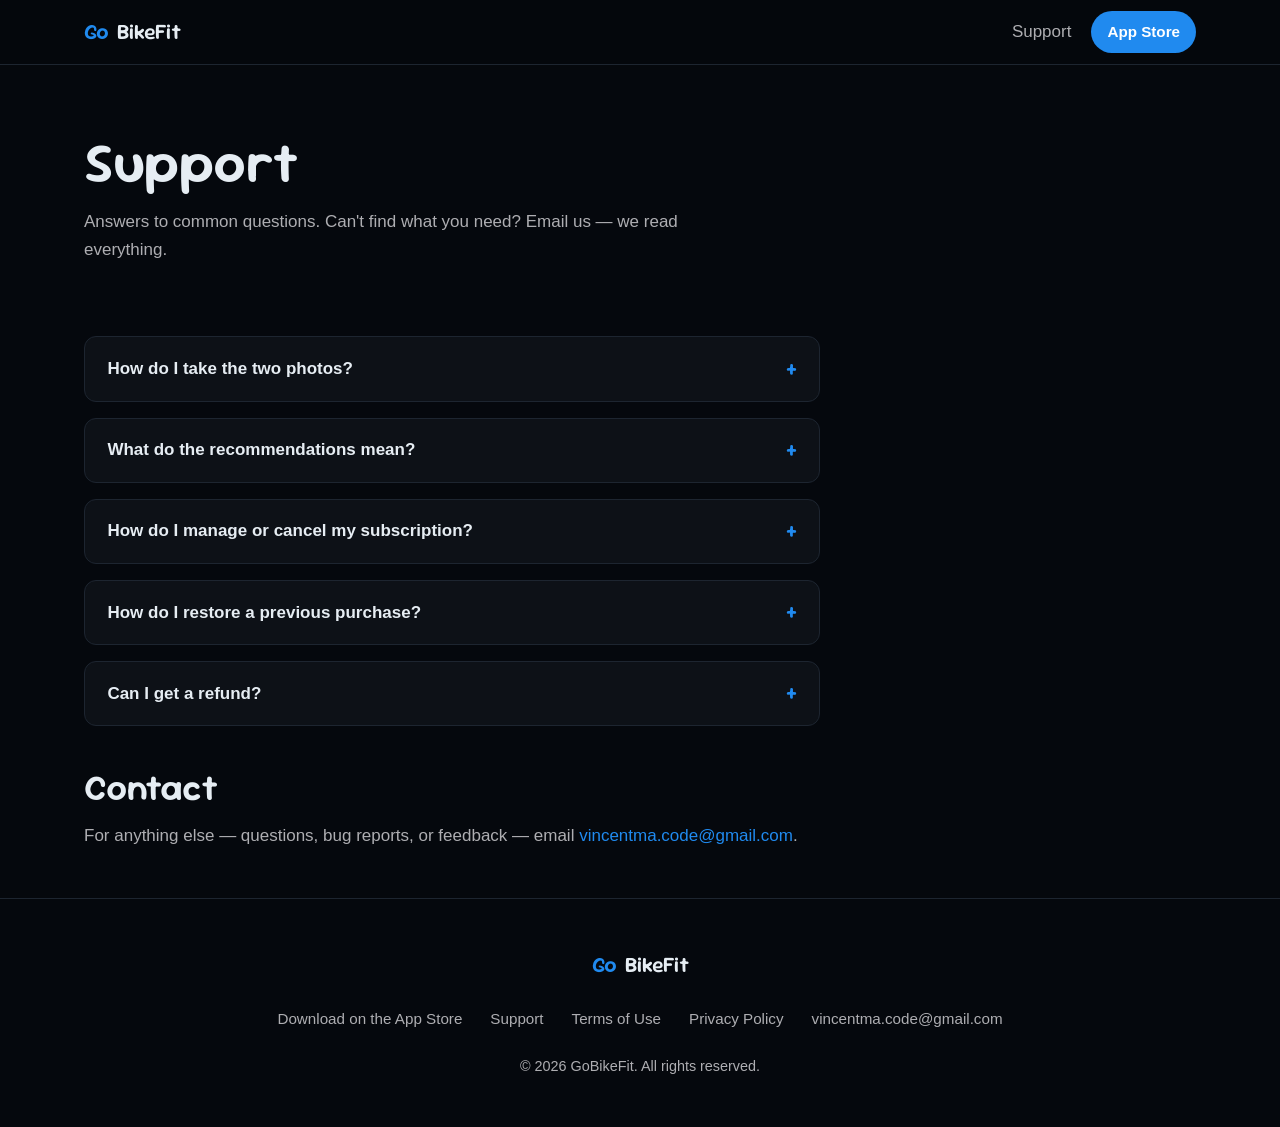
==== support/index.html @ 392b134a "first commit" ====
<!DOCTYPE html>
<html lang="en">
<head>
  <meta charset="UTF-8">
  <meta name="viewport" content="width=device-width, initial-scale=1">
  <title>Support — GoBikeFit</title>
  <meta name="description" content="GoBikeFit support: how to take your fit photos, what the recommendations mean, and how to manage your subscription.">
  <link rel="canonical" href="https://gobikefit.com/support">
  <meta property="og:type" content="website">
  <meta property="og:site_name" content="GoBikeFit">
  <meta property="og:title" content="Support — GoBikeFit">
  <meta property="og:description" content="How to take your fit photos, what the recommendations mean, and how to manage your subscription.">
  <meta property="og:url" content="https://gobikefit.com/support">
  <meta name="theme-color" content="#05080D">
  <link rel="icon" href="/favicon.svg" type="image/svg+xml">
  <link rel="preconnect" href="https://fonts.googleapis.com">
  <link rel="preconnect" href="https://fonts.gstatic.com" crossorigin>
  <link href="https://fonts.googleapis.com/css2?family=Sour+Gummy:wght@400;600&display=swap" rel="stylesheet">
  <link rel="stylesheet" href="/styles.css">
</head>
<body>

  <header class="site-header">
    <div class="container">
      <a class="logo" href="/"><span class="logo-go">Go</span>BikeFit</a>
      <nav class="header-nav" aria-label="Main">
        <a class="nav-link" href="/support">Support</a>
        <a class="btn-store-small" href="https://apps.apple.com/app/id0000000000">App&nbsp;Store</a>
      </nav>
    </div>
  </header>

  <main class="container">

    <section class="page-hero">
      <h1>Support</h1>
      <p>Answers to common questions. Can't find what you need? Email us — we read everything.</p>
    </section>

    <section aria-label="Frequently asked questions">
      <div class="faq-list">

        <details class="faq-item">
          <summary>How do I take the two photos?</summary>
          <div class="faq-answer">
            <p>Set your bike on a trainer or have someone hold it steady, then have a friend photograph you from a true side view — camera at hip height, square to the bike, with your whole body and bike in frame.</p>
            <p>Take one photo with the pedal at the bottom of the stroke (6&nbsp;o'clock) and one with the crank arm level and forward (3&nbsp;o'clock). Ride in your normal position with hands where you usually keep them.</p>
          </div>
        </details>

        <details class="faq-item">
          <summary>What do the recommendations mean?</summary>
          <div class="faq-answer">
            <p>GoBikeFit compares your measured joint angles against ranges used in professional bike fitting. Each recommendation tells you which part to adjust (saddle, reach, or cleats), which direction, and roughly how much — in plain English, no jargon.</p>
            <p>Make one change at a time, then re-take your photos to confirm the new position before adjusting anything else.</p>
          </div>
        </details>

        <details class="faq-item">
          <summary>How do I manage or cancel my subscription?</summary>
          <div class="faq-answer">
            <p>Subscriptions are managed by Apple. On your iPhone, open <strong>Settings&nbsp;→ your name&nbsp;→ Subscriptions</strong>, select GoBikeFit, and change or cancel your plan there. Canceling during the free trial means you won't be charged.</p>
          </div>
        </details>

        <details class="faq-item">
          <summary>How do I restore a previous purchase?</summary>
          <div class="faq-answer">
            <p>If you've reinstalled the app or switched to a new iPhone, open GoBikeFit and tap <strong>Restore Purchases</strong> on the paywall screen. Make sure you're signed in with the same Apple ID you used for the original purchase.</p>
          </div>
        </details>

        <details class="faq-item">
          <summary>Can I get a refund?</summary>
          <div class="faq-answer">
            <p>Refunds for App Store purchases are handled by Apple, not by us. You can request one at <a href="https://reportaproblem.apple.com">reportaproblem.apple.com</a> by signing in with your Apple ID and selecting the purchase.</p>
          </div>
        </details>

      </div>
    </section>

    <section class="contact-block" id="contact">
      <h2>Contact</h2>
      <p class="muted">For anything else — questions, bug reports, or feedback — email <a href="mailto:vincentma.code@gmail.com">vincentma.code@gmail.com</a>.</p>
    </section>

  </main>

  <footer class="site-footer">
    <div class="container footer-inner">
      <a class="logo" href="/"><span class="logo-go">Go</span>BikeFit</a>
      <nav class="footer-links" aria-label="Footer">
        <a href="https://apps.apple.com/app/id0000000000">Download on the App Store</a>
        <a href="/support">Support</a>
        <a href="/legal/terms">Terms of Use</a>
        <a href="/legal/privacy">Privacy Policy</a>
        <a href="mailto:vincentma.code@gmail.com">vincentma.code@gmail.com</a>
      </nav>
      <p class="footer-copy">© 2026 GoBikeFit. All rights reserved.</p>
    </div>
  </footer>

</body>
</html>
---- styles.css ----
/* ==========================================================================
   GoBikeFit — shared styles
   ========================================================================== */

:root {
  --bg: #05080d;
  --surface: #0d1117;
  --border: #1d2530;
  --text: #e6edf3;
  --text-secondary: #aeaeb2;
  --accent: #208aef;
  --accent-soft: rgba(32, 138, 239, 0.12);
  --accent-2: #f55b15;
  --accent-2-soft: rgba(245, 91, 21, 0.12);
  --radius: 14px;
  --radius-sm: 12px;
  --font-display: "Sour Gummy", system-ui, sans-serif;
  --font-body: -apple-system, BlinkMacSystemFont, "Segoe UI", Roboto,
    "Helvetica Neue", Arial, sans-serif;
}

*,
*::before,
*::after {
  box-sizing: border-box;
}

html {
  scroll-behavior: smooth;
}

body {
  margin: 0;
  background: var(--bg);
  color: var(--text);
  font-family: var(--font-body);
  font-size: 1.0625rem;
  line-height: 1.65;
  -webkit-font-smoothing: antialiased;
  text-rendering: optimizeLegibility;
}

h1,
h2,
h3 {
  font-family: var(--font-display);
  font-weight: 600;
  line-height: 1.2;
  margin: 0 0 0.75rem;
  letter-spacing: 0.01em;
}

h1 {
  font-size: clamp(2.25rem, 6vw, 3.5rem);
}

h2 {
  font-size: clamp(1.6rem, 4vw, 2.25rem);
}

h3 {
  font-size: 1.2rem;
}

p {
  margin: 0 0 1rem;
}

a {
  color: var(--accent);
  text-decoration: none;
}

a:hover {
  text-decoration: underline;
}

img,
svg {
  max-width: 100%;
  height: auto;
}

.container {
  width: 100%;
  max-width: 72rem;
  margin: 0 auto;
  padding: 0 1.25rem;
}

.muted {
  color: var(--text-secondary);
}

/* --------------------------------------------------------------------------
   Header
   -------------------------------------------------------------------------- */

.site-header {
  position: sticky;
  top: 0;
  z-index: 10;
  background: rgba(5, 8, 13, 0.85);
  backdrop-filter: blur(12px);
  -webkit-backdrop-filter: blur(12px);
  border-bottom: 1px solid var(--border);
}

.site-header .container {
  display: flex;
  align-items: center;
  justify-content: space-between;
  gap: 1rem;
  height: 4rem;
}

.logo {
  font-family: var(--font-display);
  font-size: 1.35rem;
  font-weight: 600;
  color: var(--text);
  display: inline-flex;
  align-items: center;
  gap: 0.5rem;
}

.logo:hover {
  text-decoration: none;
}

.logo .logo-go {
  color: var(--accent);
}

.header-nav {
  display: flex;
  align-items: center;
  gap: 1.25rem;
}

.header-nav .nav-link {
  color: var(--text-secondary);
  font-weight: 500;
}

.header-nav .nav-link:hover {
  color: var(--text);
  text-decoration: none;
}

.btn-store-small {
  display: inline-flex;
  align-items: center;
  gap: 0.45rem;
  background: var(--accent);
  color: #fff;
  font-weight: 600;
  font-size: 0.95rem;
  padding: 0.5rem 1rem;
  border-radius: 999px;
  white-space: nowrap;
}

.btn-store-small:hover {
  text-decoration: none;
  background: #3b9af1;
}

/* --------------------------------------------------------------------------
   App Store badge (custom, replace with official artwork if desired)
   -------------------------------------------------------------------------- */

.appstore-badge {
  display: inline-flex;
  align-items: center;
  gap: 0.7rem;
  background: #000;
  border: 1px solid #3a3a3c;
  border-radius: var(--radius-sm);
  padding: 0.65rem 1.25rem;
  color: #fff;
  line-height: 1.15;
}

.appstore-badge:hover {
  text-decoration: none;
  border-color: #6e6e73;
}

.appstore-badge svg {
  width: 1.75rem;
  height: 1.75rem;
  flex-shrink: 0;
}

.appstore-badge .badge-text {
  display: flex;
  flex-direction: column;
  text-align: left;
}

.appstore-badge .badge-top {
  font-size: 0.7rem;
  color: #d5d5d7;
}

.appstore-badge .badge-bottom {
  font-size: 1.15rem;
  font-weight: 600;
  letter-spacing: 0.01em;
}

/* --------------------------------------------------------------------------
   Hero
   -------------------------------------------------------------------------- */

.hero {
  padding: 5rem 0 4.5rem;
  text-align: center;
}

.hero .app-name {
  display: inline-block;
  font-family: var(--font-display);
  color: var(--accent);
  font-size: 1.1rem;
  font-weight: 600;
  letter-spacing: 0.04em;
  margin-bottom: 1rem;
}

.hero h1 {
  max-width: 44rem;
  margin-left: auto;
  margin-right: auto;
}

.hero .subhead {
  max-width: 38rem;
  margin: 1.25rem auto 2.25rem;
  color: var(--text-secondary);
  font-size: 1.15rem;
}

/* --------------------------------------------------------------------------
   Sections
   -------------------------------------------------------------------------- */

.section {
  padding: 4.5rem 0;
}

.section-header {
  text-align: center;
  max-width: 40rem;
  margin: 0 auto 3rem;
}

.section-header p {
  color: var(--text-secondary);
}

/* --------------------------------------------------------------------------
   Cards & grids
   -------------------------------------------------------------------------- */

.card {
  background: var(--surface);
  border: 1px solid var(--border);
  border-radius: var(--radius);
  padding: 1.75rem;
}

.steps-grid,
.features-grid,
.pricing-grid {
  display: grid;
  gap: 1.25rem;
}

.steps-grid {
  grid-template-columns: 1fr;
}

.features-grid {
  grid-template-columns: 1fr;
}

.pricing-grid {
  grid-template-columns: 1fr;
  align-items: stretch;
}

@media (min-width: 640px) {
  .features-grid {
    grid-template-columns: repeat(2, 1fr);
  }
}

@media (min-width: 860px) {
  .steps-grid {
    grid-template-columns: repeat(3, 1fr);
  }

  .features-grid {
    grid-template-columns: repeat(4, 1fr);
  }

  .pricing-grid {
    grid-template-columns: repeat(3, 1fr);
  }
}

.step-number {
  font-family: var(--font-display);
  font-size: 0.95rem;
  font-weight: 600;
  color: var(--accent-2);
  margin-bottom: 0.75rem;
}

.icon-circle {
  display: inline-flex;
  align-items: center;
  justify-content: center;
  width: 3rem;
  height: 3rem;
  border-radius: 999px;
  background: var(--accent-soft);
  color: var(--accent);
  margin-bottom: 1.1rem;
}

.icon-circle.orange {
  background: var(--accent-2-soft);
  color: var(--accent-2);
}

.icon-circle svg {
  width: 1.5rem;
  height: 1.5rem;
}

.card h3 {
  margin-bottom: 0.5rem;
}

.card p:last-child {
  margin-bottom: 0;
}

.card .card-body {
  color: var(--text-secondary);
  font-size: 0.98rem;
}

/* --------------------------------------------------------------------------
   Privacy callout
   -------------------------------------------------------------------------- */

.privacy-callout {
  background: var(--surface);
  border: 1px solid var(--border);
  border-radius: var(--radius);
  padding: 3rem 1.75rem;
  text-align: center;
  max-width: 46rem;
  margin: 0 auto;
}

.privacy-callout .icon-circle {
  width: 3.5rem;
  height: 3.5rem;
}

.privacy-callout p {
  color: var(--text-secondary);
  max-width: 34rem;
  margin: 0 auto;
  font-size: 1.1rem;
}

/* --------------------------------------------------------------------------
   Pricing
   -------------------------------------------------------------------------- */

.pricing-card {
  display: flex;
  flex-direction: column;
  position: relative;
  text-align: center;
  padding: 2.25rem 1.75rem;
}

.pricing-card.featured {
  border-color: var(--accent);
}

.pricing-badge {
  position: absolute;
  top: -0.8rem;
  left: 50%;
  transform: translateX(-50%);
  background: var(--accent);
  color: #fff;
  font-family: var(--font-display);
  font-size: 0.8rem;
  font-weight: 600;
  padding: 0.25rem 0.9rem;
  border-radius: 999px;
  white-space: nowrap;
}

.pricing-card .plan-name {
  font-family: var(--font-display);
  font-size: 1.4rem;
  margin-bottom: 0.5rem;
}

.pricing-card .plan-desc {
  color: var(--text-secondary);
  font-size: 0.98rem;
  flex-grow: 1;
}

.pricing-card .plan-cta {
  display: inline-block;
  margin-top: 1.5rem;
  background: var(--accent);
  color: #fff;
  font-weight: 600;
  padding: 0.7rem 1.5rem;
  border-radius: 999px;
}

.pricing-card .plan-cta.secondary {
  background: transparent;
  border: 1px solid var(--border);
  color: var(--text);
}

.pricing-card .plan-cta:hover {
  text-decoration: none;
  background: #3b9af1;
}

.pricing-card .plan-cta.secondary:hover {
  background: var(--surface);
  border-color: var(--accent);
}

.pricing-note {
  text-align: center;
  color: var(--text-secondary);
  font-size: 0.95rem;
  margin-top: 2rem;
}

/* --------------------------------------------------------------------------
   Footer
   -------------------------------------------------------------------------- */

.site-footer {
  border-top: 1px solid var(--border);
  padding: 3rem 0;
  margin-top: 3rem;
}

.footer-inner {
  display: flex;
  flex-direction: column;
  gap: 1.5rem;
  align-items: center;
  text-align: center;
}

.footer-links {
  display: flex;
  flex-wrap: wrap;
  justify-content: center;
  gap: 0.75rem 1.75rem;
}

.footer-links a {
  color: var(--text-secondary);
  font-size: 0.95rem;
}

.footer-links a:hover {
  color: var(--text);
}

.footer-copy {
  color: var(--text-secondary);
  font-size: 0.9rem;
  margin: 0;
}

/* --------------------------------------------------------------------------
   Page hero (subpages)
   -------------------------------------------------------------------------- */

.page-hero {
  padding: 4rem 0 1rem;
}

.page-hero p {
  color: var(--text-secondary);
  max-width: 38rem;
}

/* --------------------------------------------------------------------------
   FAQ (native <details>)
   -------------------------------------------------------------------------- */

.faq-list {
  max-width: 46rem;
  display: grid;
  gap: 1rem;
  margin: 2.5rem 0;
}

.faq-item {
  background: var(--surface);
  border: 1px solid var(--border);
  border-radius: var(--radius-sm);
  padding: 0;
  overflow: hidden;
}

.faq-item summary {
  cursor: pointer;
  padding: 1.1rem 1.4rem;
  font-weight: 600;
  list-style: none;
  display: flex;
  align-items: center;
  justify-content: space-between;
  gap: 1rem;
}

.faq-item summary::-webkit-details-marker {
  display: none;
}

.faq-item summary::after {
  content: "+";
  font-family: var(--font-display);
  color: var(--accent);
  font-size: 1.3rem;
  line-height: 1;
  flex-shrink: 0;
  transition: transform 0.2s ease;
}

.faq-item[open] summary::after {
  transform: rotate(45deg);
}

.faq-item .faq-answer {
  padding: 0 1.4rem 1.25rem;
  color: var(--text-secondary);
}

.faq-item .faq-answer p:last-child {
  margin-bottom: 0;
}

/* --------------------------------------------------------------------------
   Contact block
   -------------------------------------------------------------------------- */

.contact-block {
  max-width: 46rem;
  margin-bottom: 2rem;
}

/* --------------------------------------------------------------------------
   Legal / prose pages
   -------------------------------------------------------------------------- */

.prose {
  max-width: 42rem;
  padding: 1rem 0 3rem;
}

.prose h2 {
  font-size: 1.35rem;
  margin-top: 2.5rem;
}

.prose p,
.prose ul {
  color: var(--text-secondary);
}

.prose ul {
  margin: 0 0 1rem;
  padding-left: 1.4rem;
}

.prose li {
  margin-bottom: 0.35rem;
  overflow-wrap: break-word;
}

.prose .legal-updated {
  font-size: 0.9rem;
  margin-bottom: 2rem;
}
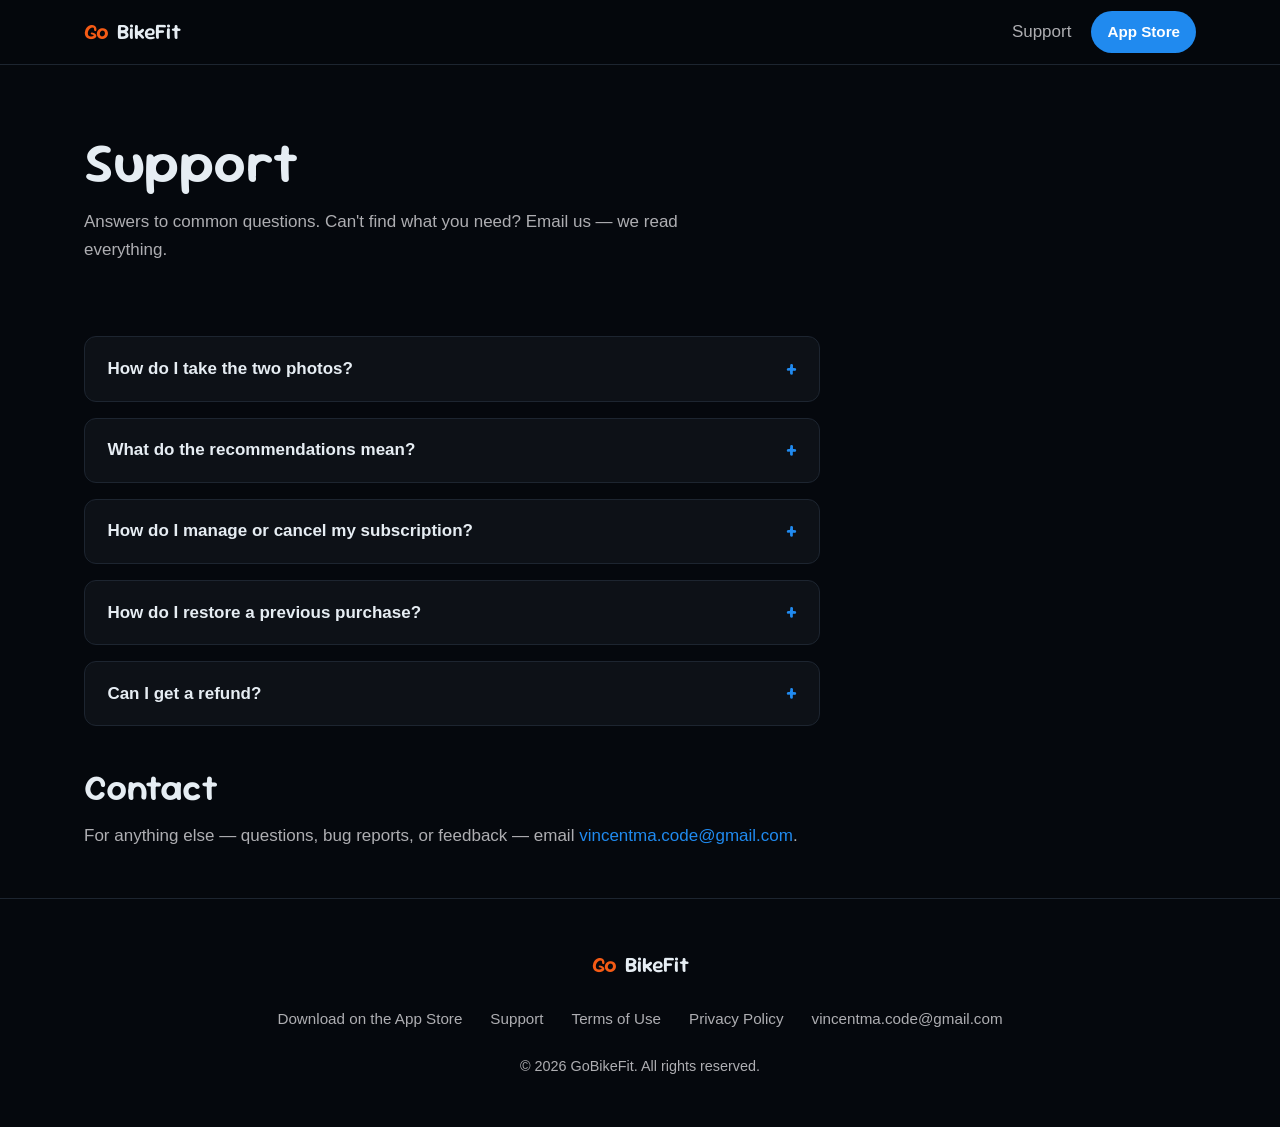
==== commit 7f39c847: "Replace placeholder favicon with brand icon set Wires up the RealFaviconGenerator output across all " ====
--- a/support/index.html
+++ b/support/index.html
@@ -1,23 +1,30 @@
 <!DOCTYPE html>
 <html lang="en">
+
 <head>
   <meta charset="UTF-8">
   <meta name="viewport" content="width=device-width, initial-scale=1">
   <title>Support — GoBikeFit</title>
-  <meta name="description" content="GoBikeFit support: how to take your fit photos, what the recommendations mean, and how to manage your subscription.">
+  <meta name="description"
+    content="GoBikeFit support: how to take your fit photos, what the recommendations mean, and how to manage your subscription.">
   <link rel="canonical" href="https://gobikefit.com/support">
   <meta property="og:type" content="website">
   <meta property="og:site_name" content="GoBikeFit">
   <meta property="og:title" content="Support — GoBikeFit">
-  <meta property="og:description" content="How to take your fit photos, what the recommendations mean, and how to manage your subscription.">
+  <meta property="og:description"
+    content="How to take your fit photos, what the recommendations mean, and how to manage your subscription.">
   <meta property="og:url" content="https://gobikefit.com/support">
   <meta name="theme-color" content="#05080D">
-  <link rel="icon" href="/favicon.svg" type="image/svg+xml">
+  <link rel="icon" href="/favicon.ico" sizes="16x16 32x32 48x48">
+  <link rel="icon" type="image/png" href="/favicon-96x96.png" sizes="96x96">
+  <link rel="apple-touch-icon" sizes="180x180" href="/apple-touch-icon.png">
+  <link rel="manifest" href="/site.webmanifest">
   <link rel="preconnect" href="https://fonts.googleapis.com">
   <link rel="preconnect" href="https://fonts.gstatic.com" crossorigin>
   <link href="https://fonts.googleapis.com/css2?family=Sour+Gummy:wght@400;600&display=swap" rel="stylesheet">
   <link rel="stylesheet" href="/styles.css">
 </head>
+
 <body>
 
   <header class="site-header">
@@ -43,37 +50,49 @@
         <details class="faq-item">
           <summary>How do I take the two photos?</summary>
           <div class="faq-answer">
-            <p>Set your bike on a trainer or have someone hold it steady, then have a friend photograph you from a true side view — camera at hip height, square to the bike, with your whole body and bike in frame.</p>
-            <p>Take one photo with the pedal at the bottom of the stroke (6&nbsp;o'clock) and one with the crank arm level and forward (3&nbsp;o'clock). Ride in your normal position with hands where you usually keep them.</p>
+            <p>Set your bike on a trainer or have someone hold it steady, then have a friend photograph you from a true
+              side view — camera at hip height, square to the bike, with your whole body and bike in frame.</p>
+            <p>Take one photo with the pedal at the bottom of the stroke (6&nbsp;o'clock) and one with the crank arm
+              level and forward (3&nbsp;o'clock). Ride in your normal position with hands where you usually keep them.
+            </p>
           </div>
         </details>
 
         <details class="faq-item">
           <summary>What do the recommendations mean?</summary>
           <div class="faq-answer">
-            <p>GoBikeFit compares your measured joint angles against ranges used in professional bike fitting. Each recommendation tells you which part to adjust (saddle, reach, or cleats), which direction, and roughly how much — in plain English, no jargon.</p>
-            <p>Make one change at a time, then re-take your photos to confirm the new position before adjusting anything else.</p>
+            <p>GoBikeFit compares your measured joint angles against ranges used in professional bike fitting. Each
+              recommendation tells you which part to adjust (saddle, reach, or cleats), which direction, and roughly how
+              much — in plain English, no jargon.</p>
+            <p>Make one change at a time, then re-take your photos to confirm the new position before adjusting anything
+              else.</p>
           </div>
         </details>
 
         <details class="faq-item">
           <summary>How do I manage or cancel my subscription?</summary>
           <div class="faq-answer">
-            <p>Subscriptions are managed by Apple. On your iPhone, open <strong>Settings&nbsp;→ your name&nbsp;→ Subscriptions</strong>, select GoBikeFit, and change or cancel your plan there. Canceling during the free trial means you won't be charged.</p>
+            <p>Subscriptions are managed by Apple. On your iPhone, open <strong>Settings&nbsp;→ your name&nbsp;→
+                Subscriptions</strong>, select GoBikeFit, and change or cancel your plan there. Canceling during the
+              free trial means you won't be charged.</p>
           </div>
         </details>
 
         <details class="faq-item">
           <summary>How do I restore a previous purchase?</summary>
           <div class="faq-answer">
-            <p>If you've reinstalled the app or switched to a new iPhone, open GoBikeFit and tap <strong>Restore Purchases</strong> on the paywall screen. Make sure you're signed in with the same Apple ID you used for the original purchase.</p>
+            <p>If you've reinstalled the app or switched to a new iPhone, open GoBikeFit and tap <strong>Restore
+                Purchases</strong> on the paywall screen. Make sure you're signed in with the same Apple ID you used for
+              the original purchase.</p>
           </div>
         </details>
 
         <details class="faq-item">
           <summary>Can I get a refund?</summary>
           <div class="faq-answer">
-            <p>Refunds for App Store purchases are handled by Apple, not by us. You can request one at <a href="https://reportaproblem.apple.com">reportaproblem.apple.com</a> by signing in with your Apple ID and selecting the purchase.</p>
+            <p>Refunds for App Store purchases are handled by Apple, not by us. You can request one at <a
+                href="https://reportaproblem.apple.com">reportaproblem.apple.com</a> by signing in with your Apple ID
+              and selecting the purchase.</p>
           </div>
         </details>
 
@@ -82,7 +101,8 @@
 
     <section class="contact-block" id="contact">
       <h2>Contact</h2>
-      <p class="muted">For anything else — questions, bug reports, or feedback — email <a href="mailto:vincentma.code@gmail.com">vincentma.code@gmail.com</a>.</p>
+      <p class="muted">For anything else — questions, bug reports, or feedback — email <a
+          href="mailto:vincentma.code@gmail.com">vincentma.code@gmail.com</a>.</p>
     </section>
 
   </main>
@@ -102,4 +122,5 @@
   </footer>
 
 </body>
-</html>
+
+</html>
--- a/styles.css
+++ b/styles.css
@@ -129,7 +129,7 @@
 }
 
 .logo .logo-go {
-  color: var(--accent);
+  color: var(--accent-2);
 }
 
 .header-nav {
@@ -215,14 +215,34 @@
    -------------------------------------------------------------------------- */
 
 .hero {
+  /* Swapped by the min-width: 700px query below — keep the breakpoint in sync
+     with the preload links in index.html. */
+  --hero-img: url("/assets/hero/dusk-riding-zoom-960.webp");
   padding: 5rem 0 4.5rem;
   text-align: center;
+  background: linear-gradient(to bottom, rgba(5, 8, 13, 0.55), #05080d 95%),
+    var(--hero-img) center / cover no-repeat;
+}
+
+@media (min-width: 700px) {
+  .hero {
+    --hero-img: url("/assets/hero/dusk-riding-zoom.webp");
+  }
 }
 
 .hero .app-name {
   display: inline-block;
   font-family: var(--font-display);
-  color: var(--accent);
+  color: var(--accent-2);
+  font-size: 1.1rem;
+  font-weight: 600;
+  letter-spacing: 0.04em;
+  margin-bottom: 1rem;
+}
+.hero .app-name2 {
+  display: inline-block;
+  font-family: var(--font-display);
+  color: var(--text);
   font-size: 1.1rem;
   font-weight: 600;
   letter-spacing: 0.04em;
@@ -393,7 +413,7 @@
 }
 
 .pricing-card.featured {
-  border-color: var(--accent);
+  border-color: limegreen;
 }
 
 .pricing-badge {
@@ -401,7 +421,7 @@
   top: -0.8rem;
   left: 50%;
   transform: translateX(-50%);
-  background: var(--accent);
+  background: limegreen;
   color: #fff;
   font-family: var(--font-display);
   font-size: 0.8rem;
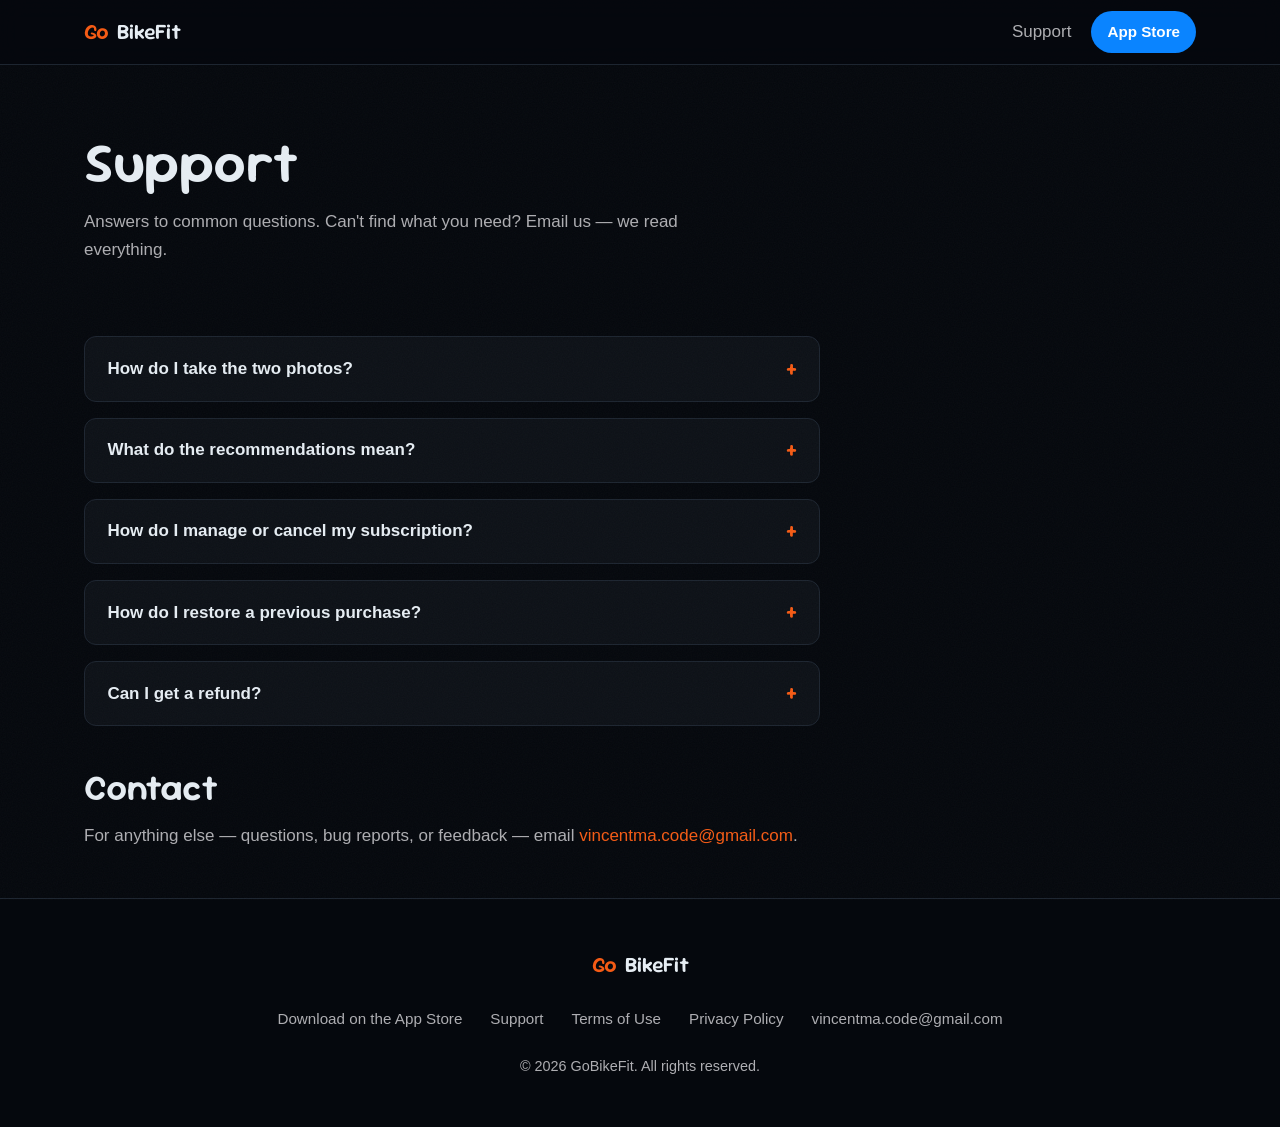
==== commit b7a7d61c: "Add depth layer: grain, card elevation, hairlines, scroll reveal Layers depth.css on top of styles.c" ====
--- a/support/index.html
+++ b/support/index.html
@@ -14,6 +14,12 @@
   <meta property="og:description"
     content="How to take your fit photos, what the recommendations mean, and how to manage your subscription.">
   <meta property="og:url" content="https://gobikefit.com/support">
+  <meta property="og:image" content="https://gobikefit.com/og-image.png">
+  <meta property="og:image:width" content="1200">
+  <meta property="og:image:height" content="630">
+  <meta property="og:image:alt"
+    content="GoBikeFit: AI analysis — a stylized cyclist on a road bike beside the tagline &quot;A professional bike fit from your pocket&quot;">
+  <meta name="twitter:card" content="summary_large_image">
   <meta name="theme-color" content="#05080D">
   <link rel="icon" href="/favicon.ico" sizes="16x16 32x32 48x48">
   <link rel="icon" type="image/png" href="/favicon-96x96.png" sizes="96x96">
@@ -23,6 +29,10 @@
   <link rel="preconnect" href="https://fonts.gstatic.com" crossorigin>
   <link href="https://fonts.googleapis.com/css2?family=Sour+Gummy:wght@400;600&display=swap" rel="stylesheet">
   <link rel="stylesheet" href="/styles.css">
+  <link rel="stylesheet" href="/depth.css">
+  <!-- Not deferred: sets the .js class before first paint so depth.css can
+       hide .reveal elements without risking a blank page if JS fails. -->
+  <script src="/depth.js"></script>
 </head>
 
 <body>
@@ -39,7 +49,7 @@
 
   <main class="container">
 
-    <section class="page-hero">
+    <section class="page-hero reveal">
       <h1>Support</h1>
       <p>Answers to common questions. Can't find what you need? Email us — we read everything.</p>
     </section>
@@ -47,7 +57,7 @@
     <section aria-label="Frequently asked questions">
       <div class="faq-list">
 
-        <details class="faq-item">
+        <details class="faq-item reveal" style="--i:0">
           <summary>How do I take the two photos?</summary>
           <div class="faq-answer">
             <p>Set your bike on a trainer or have someone hold it steady, then have a friend photograph you from a true
@@ -58,7 +68,7 @@
           </div>
         </details>
 
-        <details class="faq-item">
+        <details class="faq-item reveal" style="--i:1">
           <summary>What do the recommendations mean?</summary>
           <div class="faq-answer">
             <p>GoBikeFit compares your measured joint angles against ranges used in professional bike fitting. Each
@@ -69,7 +79,7 @@
           </div>
         </details>
 
-        <details class="faq-item">
+        <details class="faq-item reveal" style="--i:2">
           <summary>How do I manage or cancel my subscription?</summary>
           <div class="faq-answer">
             <p>Subscriptions are managed by Apple. On your iPhone, open <strong>Settings&nbsp;→ your name&nbsp;→
@@ -78,7 +88,7 @@
           </div>
         </details>
 
-        <details class="faq-item">
+        <details class="faq-item reveal" style="--i:3">
           <summary>How do I restore a previous purchase?</summary>
           <div class="faq-answer">
             <p>If you've reinstalled the app or switched to a new iPhone, open GoBikeFit and tap <strong>Restore
@@ -87,7 +97,7 @@
           </div>
         </details>
 
-        <details class="faq-item">
+        <details class="faq-item reveal" style="--i:4">
           <summary>Can I get a refund?</summary>
           <div class="faq-answer">
             <p>Refunds for App Store purchases are handled by Apple, not by us. You can request one at <a
@@ -99,7 +109,7 @@
       </div>
     </section>
 
-    <section class="contact-block" id="contact">
+    <section class="contact-block reveal" id="contact">
       <h2>Contact</h2>
       <p class="muted">For anything else — questions, bug reports, or feedback — email <a
           href="mailto:vincentma.code@gmail.com">vincentma.code@gmail.com</a>.</p>
--- a/styles.css
+++ b/styles.css
@@ -8,10 +8,18 @@
   --border: #1d2530;
   --text: #e6edf3;
   --text-secondary: #aeaeb2;
-  --accent: #208aef;
-  --accent-soft: rgba(32, 138, 239, 0.12);
+  --accent: #f55b15;
+  --accent-soft: rgba(245, 91, 21, 0.12);
   --accent-2: #f55b15;
   --accent-2-soft: rgba(245, 91, 21, 0.12);
+  /* The original blue, kept for the icon circles so the features grid still
+     alternates blue/orange the way it did before the accent flip. */
+  --accent-blue: #208aef;
+  --accent-blue-soft: rgba(32, 138, 239, 0.12);
+  /* Apple's App Store blue — deliberately outside the brand accent scale so the
+     store CTA reads as the App Store, not as a GoBikeFit button. */
+  --appstore: #0a84ff;
+  --appstore-hover: #3b9af1;
   --radius: 14px;
   --radius-sm: 12px;
   --font-display: "Sour Gummy", system-ui, sans-serif;
@@ -99,7 +107,8 @@
 .site-header {
   position: sticky;
   top: 0;
-  z-index: 10;
+  /* Above the 9000 film grain in depth.css — keep the two in sync. */
+  z-index: 9500;
   background: rgba(5, 8, 13, 0.85);
   backdrop-filter: blur(12px);
   -webkit-backdrop-filter: blur(12px);
@@ -152,7 +161,7 @@
   display: inline-flex;
   align-items: center;
   gap: 0.45rem;
-  background: var(--accent);
+  background: var(--appstore);
   color: #fff;
   font-weight: 600;
   font-size: 0.95rem;
@@ -163,7 +172,7 @@
 
 .btn-store-small:hover {
   text-decoration: none;
-  background: #3b9af1;
+  background: var(--appstore-hover);
 }
 
 /* --------------------------------------------------------------------------
@@ -346,8 +355,8 @@
   width: 3rem;
   height: 3rem;
   border-radius: 999px;
-  background: var(--accent-soft);
-  color: var(--accent);
+  background: var(--accent-blue-soft);
+  color: var(--accent-blue);
   margin-bottom: 1.1rem;
 }
 
@@ -461,12 +470,16 @@
 
 .pricing-card .plan-cta:hover {
   text-decoration: none;
-  background: #3b9af1;
-}
-
+  background: #ff7333;
+}
+
+/* Monthly and Lifetime fill with brand orange on hover. Wins over the rule
+   above on specificity, so they land on --accent while the featured Annual
+   button — already --accent at rest — lightens to #ff7333 instead. */
 .pricing-card .plan-cta.secondary:hover {
-  background: var(--surface);
+  background: var(--accent);
   border-color: var(--accent);
+  color: #fff;
 }
 
 .pricing-note {
--- a/depth.css
+++ b/depth.css
@@ -0,0 +1,124 @@
+/* ==========================================================================
+   GoBikeFit — depth layer
+   Grain, elevation, ambient glow, hairlines, scroll reveal.
+   Loads *after* styles.css and overrides .card — keep that order in the head.
+   ========================================================================== */
+
+:root {
+  /* Only the tokens this layer introduces. --bg, --surface and --accent are
+     defined once, in styles.css. */
+  --surface-hover: #101823;
+  --hairline: rgba(255, 255, 255, 0.06);
+  --hairline-strong: rgba(255, 255, 255, 0.11);
+}
+
+/* --------------------------------------------------------------------------
+   1. Film grain
+   Kills gradient banding and stops flat dark reading as unfinished.
+   z-index 9000 sits under .site-header (9500) so the header stays clean.
+   -------------------------------------------------------------------------- */
+
+body::after {
+  content: "";
+  position: fixed;
+  inset: 0;
+  z-index: 9000;
+  pointer-events: none;
+  opacity: 0.035;
+  background-image: url("data:image/svg+xml,%3Csvg xmlns='http://www.w3.org/2000/svg' width='160' height='160'%3E%3Cfilter id='n'%3E%3CfeTurbulence type='fractalNoise' baseFrequency='0.8' numOctaves='3' stitchTiles='stitch'/%3E%3C/filter%3E%3Crect width='160' height='160' filter='url(%23n)'/%3E%3C/svg%3E");
+}
+
+/* --------------------------------------------------------------------------
+   2. Elevation
+   Cards lift off the page base by ~6 points of luminance. Barely visible
+   alone, transformative across a whole section.
+   -------------------------------------------------------------------------- */
+
+.card {
+  background: var(--surface);
+  border: 1px solid var(--hairline);
+  border-radius: var(--radius);
+  transition: background 0.3s ease, border-color 0.3s ease, transform 0.3s ease;
+}
+
+@media (hover: hover) {
+  .card:hover {
+    background: var(--surface-hover);
+    border-color: var(--hairline-strong);
+    transform: translateY(-2px);
+  }
+
+  /* .card:hover and .pricing-card.featured tie on specificity and this file
+     loads later, so without this the featured card loses its border on hover. */
+  .pricing-card.featured:hover {
+    border-color: limegreen;
+  }
+}
+
+/* --------------------------------------------------------------------------
+   3. Ambient brand glow — removed.
+   The radial gradients were bounded by the section box, so each one ended in a
+   hard horizontal edge: a visible seam where the hero's gradient met the first
+   section, and another under the pricing section. The page stays flat --bg
+   dark, which is what the hero photo blends into.
+   -------------------------------------------------------------------------- */
+
+.section {
+  position: relative;
+  /* Retained by request. Nothing currently uses the stacking context it makes
+     — it existed to stop the z-index: -1 glow falling behind the page
+     background, and that glow is gone. */
+  isolation: isolate;
+}
+
+/* --------------------------------------------------------------------------
+   4. Hairline divider that fades at both ends — never a full-width border.
+   Available as a utility; not currently placed in any page.
+   -------------------------------------------------------------------------- */
+
+.rule {
+  height: 1px;
+  border: 0;
+  margin: 0;
+  background: linear-gradient(
+    90deg,
+    transparent,
+    var(--hairline-strong) 50%,
+    transparent
+  );
+}
+
+/* --------------------------------------------------------------------------
+   5. Scroll reveal — 12px rise, staggered via an inline --i index.
+   Gated on .js (set by depth.js before first paint) so a script that fails to
+   load can never leave a page blank, and on prefers-reduced-motion.
+   -------------------------------------------------------------------------- */
+
+@media (prefers-reduced-motion: no-preference) {
+  .js .reveal {
+    opacity: 0;
+  }
+
+  /* An animation rather than a transition, because .card.reveal matches both
+     .card and this rule: a `transition` shorthand here is more specific and
+     would reset .card's own transition, making the hover background and border
+     snap instantly and stretching the 2px lift to 0.6s. `backwards` fill covers
+     the stagger delay, then releases transform so :hover behaves normally. */
+  .js .reveal.is-visible {
+    opacity: 1;
+    animation: reveal-rise 0.6s ease backwards;
+    animation-delay: calc(var(--i, 0) * 60ms);
+  }
+}
+
+@keyframes reveal-rise {
+  from {
+    opacity: 0;
+    transform: translateY(12px);
+  }
+
+  to {
+    opacity: 1;
+    transform: none;
+  }
+}
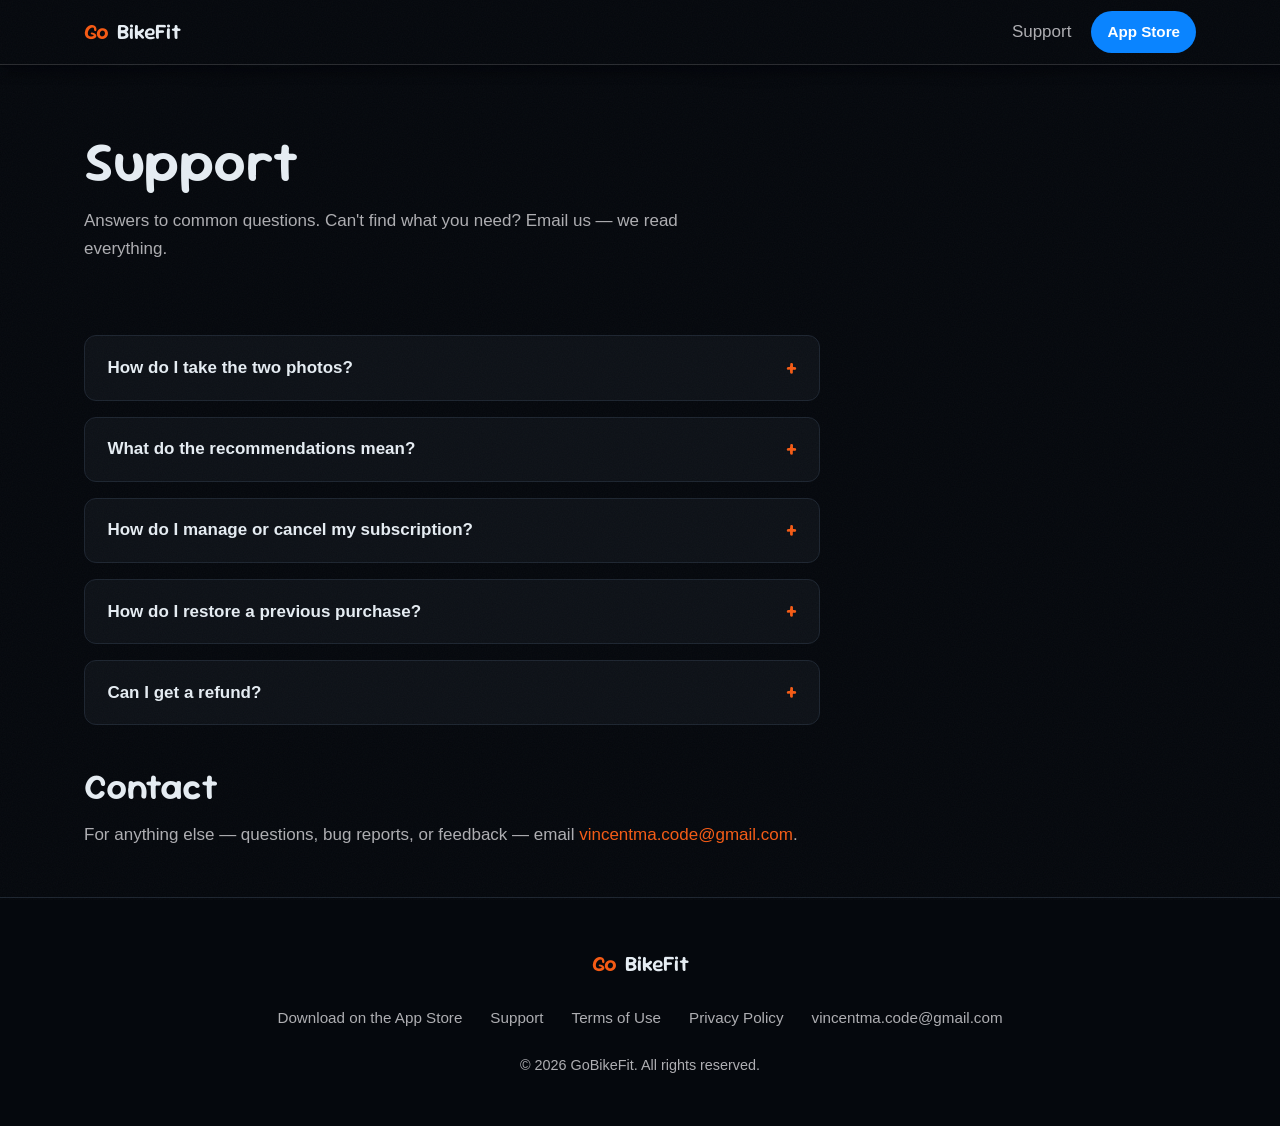
==== commit ca621d5d: "Make the header transparent with a refracting bottom edge Drops the header's 85% fill and border for" ====
--- a/support/index.html
+++ b/support/index.html
@@ -36,6 +36,16 @@
 </head>
 
 <body>
+
+  <!-- Header edge refraction (styles.css). Duplicated on all four pages —
+       a CSS url(#id) resolves only within its own document. Keep in sync. -->
+  <svg class="svg-defs" aria-hidden="true" focusable="false">
+    <filter id="edge-warp" x="-25%" y="-100%" width="150%" height="300%" color-interpolation-filters="sRGB">
+      <feTurbulence type="fractalNoise" baseFrequency="0.006 0.05" numOctaves="2" seed="9" result="noise" />
+      <feGaussianBlur in="noise" stdDeviation="1.2" result="soft" />
+      <feDisplacementMap in="SourceGraphic" in2="soft" scale="34" xChannelSelector="R" yChannelSelector="G" />
+    </filter>
+  </svg>
 
   <header class="site-header">
     <div class="container">
--- a/styles.css
+++ b/styles.css
@@ -12,12 +12,8 @@
   --accent-soft: rgba(245, 91, 21, 0.12);
   --accent-2: #f55b15;
   --accent-2-soft: rgba(245, 91, 21, 0.12);
-  /* The original blue, kept for the icon circles so the features grid still
-     alternates blue/orange the way it did before the accent flip. */
   --accent-blue: #208aef;
   --accent-blue-soft: rgba(32, 138, 239, 0.12);
-  /* Apple's App Store blue — deliberately outside the brand accent scale so the
-     store CTA reads as the App Store, not as a GoBikeFit button. */
   --appstore: #0a84ff;
   --appstore-hover: #3b9af1;
   --radius: 14px;
@@ -107,12 +103,57 @@
 .site-header {
   position: sticky;
   top: 0;
-  /* Above the 9000 film grain in depth.css — keep the two in sync. */
   z-index: 9500;
-  background: rgba(5, 8, 13, 0.85);
-  backdrop-filter: blur(12px);
-  -webkit-backdrop-filter: blur(12px);
-  border-bottom: 1px solid var(--border);
+  -webkit-backdrop-filter: blur(0px);
+  backdrop-filter: blur(0px);
+}
+
+/* Blur ramp below the header. The bands compound — ::after paints later, so
+   ::before's output is already in its backdrop. Keep ::before the taller one. */
+.site-header::before,
+.site-header::after {
+  content: "";
+  position: absolute;
+  top: 100%;
+  left: 0;
+  right: 0;
+  pointer-events: none;
+  -webkit-mask-image: linear-gradient(to bottom, #000, transparent);
+  mask-image: linear-gradient(to bottom, #000, transparent);
+}
+
+/* Wide, gentle tail. The gradient seats the lip against pale backdrops. */
+.site-header::before {
+  height: 24px;
+  -webkit-backdrop-filter: blur(13px);
+  backdrop-filter: blur(13px);
+  background: linear-gradient(to bottom, rgba(5, 8, 13, 0.35), transparent);
+}
+
+/* Tight band, plus the lip. An element's own border composites on top of its
+   backdrop-filter, so this hairline stays crisp however hard the band warps. */
+.site-header::after {
+  height: 10px;
+  border-top: 1px solid rgba(255, 255, 255, 0.16);
+  -webkit-backdrop-filter: blur(18px);
+  backdrop-filter: blur(18px);
+}
+
+/* Refraction. Chromium only — backdrop-filter: url() is unsupported in Safari
+   (WebKit 245510) and Firefox, which keep the blur above. No -webkit- twin on
+   purpose: it leaves Safari on the prefixed blur. Filter is inlined per page. */
+@supports (backdrop-filter: url("#edge-warp")) {
+  .site-header::after {
+    height: 28px;
+    backdrop-filter: url("#edge-warp") blur(1px);
+  }
+}
+
+.svg-defs {
+  position: absolute;
+  width: 0;
+  height: 0;
+  overflow: hidden;
 }
 
 .site-header .container {
--- a/depth.css
+++ b/depth.css
@@ -5,17 +5,14 @@
    ========================================================================== */
 
 :root {
-  /* Only the tokens this layer introduces. --bg, --surface and --accent are
-     defined once, in styles.css. */
+  /* Only this layer's tokens; the base set lives in styles.css. */
   --surface-hover: #101823;
   --hairline: rgba(255, 255, 255, 0.06);
   --hairline-strong: rgba(255, 255, 255, 0.11);
 }
 
 /* --------------------------------------------------------------------------
-   1. Film grain
-   Kills gradient banding and stops flat dark reading as unfinished.
-   z-index 9000 sits under .site-header (9500) so the header stays clean.
+   1. Film grain — z-index 9000 pairs with .site-header at 9500.
    -------------------------------------------------------------------------- */
 
 body::after {
@@ -30,8 +27,6 @@
 
 /* --------------------------------------------------------------------------
    2. Elevation
-   Cards lift off the page base by ~6 points of luminance. Barely visible
-   alone, transformative across a whole section.
    -------------------------------------------------------------------------- */
 
 .card {
@@ -48,32 +43,25 @@
     transform: translateY(-2px);
   }
 
-  /* .card:hover and .pricing-card.featured tie on specificity and this file
-     loads later, so without this the featured card loses its border on hover. */
+  /* Ties with .card:hover on specificity; this file loads later. */
   .pricing-card.featured:hover {
     border-color: limegreen;
   }
 }
 
 /* --------------------------------------------------------------------------
-   3. Ambient brand glow — removed.
-   The radial gradients were bounded by the section box, so each one ended in a
-   hard horizontal edge: a visible seam where the hero's gradient met the first
-   section, and another under the pricing section. The page stays flat --bg
-   dark, which is what the hero photo blends into.
+   3. Ambient glow — removed. Section-bounded gradients left a hard seam at the
+   hero handoff and under pricing. Keep the page background flat.
    -------------------------------------------------------------------------- */
 
 .section {
   position: relative;
-  /* Retained by request. Nothing currently uses the stacking context it makes
-     — it existed to stop the z-index: -1 glow falling behind the page
-     background, and that glow is gone. */
+  /* Kept by request; inert since the glow was removed. */
   isolation: isolate;
 }
 
 /* --------------------------------------------------------------------------
-   4. Hairline divider that fades at both ends — never a full-width border.
-   Available as a utility; not currently placed in any page.
+   4. Hairline divider. Utility — not currently used on any page.
    -------------------------------------------------------------------------- */
 
 .rule {
@@ -89,9 +77,8 @@
 }
 
 /* --------------------------------------------------------------------------
-   5. Scroll reveal — 12px rise, staggered via an inline --i index.
-   Gated on .js (set by depth.js before first paint) so a script that fails to
-   load can never leave a page blank, and on prefers-reduced-motion.
+   5. Scroll reveal — staggered by an inline --i index. Gated on .js so a
+   script that fails to load can never leave a page blank.
    -------------------------------------------------------------------------- */
 
 @media (prefers-reduced-motion: no-preference) {
@@ -99,11 +86,8 @@
     opacity: 0;
   }
 
-  /* An animation rather than a transition, because .card.reveal matches both
-     .card and this rule: a `transition` shorthand here is more specific and
-     would reset .card's own transition, making the hover background and border
-     snap instantly and stretching the 2px lift to 0.6s. `backwards` fill covers
-     the stagger delay, then releases transform so :hover behaves normally. */
+  /* Animation, not transition: a transition here outspecifies .card's own and
+     would reset it. `backwards` fills the delay, then releases transform. */
   .js .reveal.is-visible {
     opacity: 1;
     animation: reveal-rise 0.6s ease backwards;
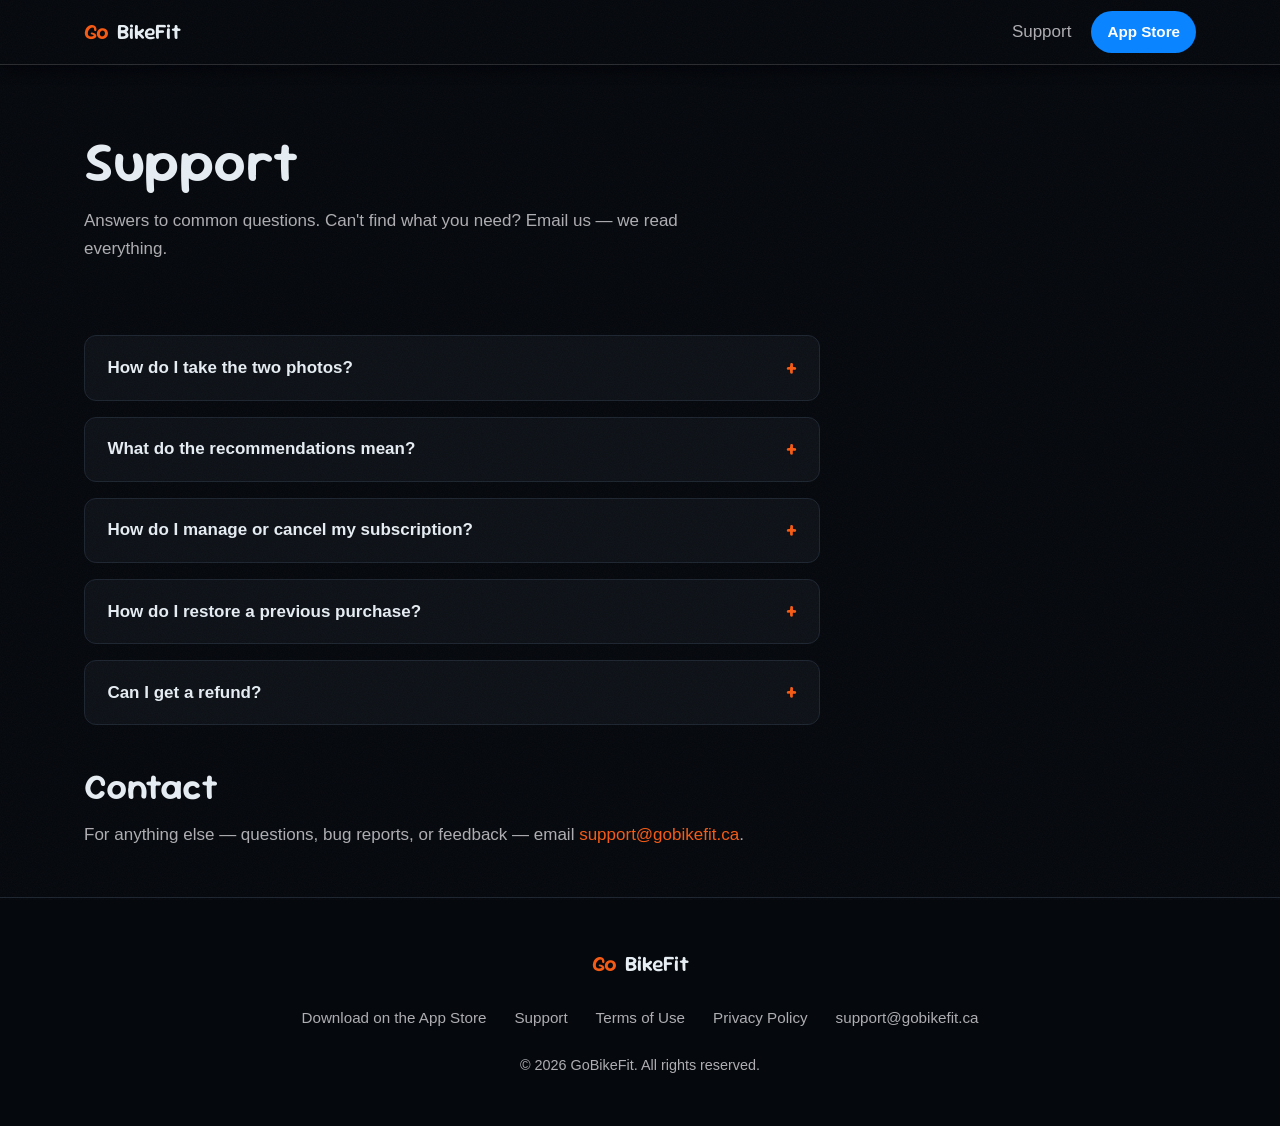
==== commit 95bb3d6d: "Move contact to support@gobikefit.ca and the real domain The site printed a personal Gmail as its co" ====
--- a/support/index.html
+++ b/support/index.html
@@ -7,14 +7,14 @@
   <title>Support — GoBikeFit</title>
   <meta name="description"
     content="GoBikeFit support: how to take your fit photos, what the recommendations mean, and how to manage your subscription.">
-  <link rel="canonical" href="https://gobikefit.com/support">
+  <link rel="canonical" href="https://gobikefit.ca/support">
   <meta property="og:type" content="website">
   <meta property="og:site_name" content="GoBikeFit">
   <meta property="og:title" content="Support — GoBikeFit">
   <meta property="og:description"
     content="How to take your fit photos, what the recommendations mean, and how to manage your subscription.">
-  <meta property="og:url" content="https://gobikefit.com/support">
-  <meta property="og:image" content="https://gobikefit.com/og-image.png">
+  <meta property="og:url" content="https://gobikefit.ca/support">
+  <meta property="og:image" content="https://gobikefit.ca/og-image.png">
   <meta property="og:image:width" content="1200">
   <meta property="og:image:height" content="630">
   <meta property="og:image:alt"
@@ -52,7 +52,7 @@
       <a class="logo" href="/"><span class="logo-go">Go</span>BikeFit</a>
       <nav class="header-nav" aria-label="Main">
         <a class="nav-link" href="/support">Support</a>
-        <a class="btn-store-small" href="https://apps.apple.com/app/id0000000000">App&nbsp;Store</a>
+        <a class="btn-store-small" href="https://apps.apple.com/app/id6791359268">App&nbsp;Store</a>
       </nav>
     </div>
   </header>
@@ -122,7 +122,7 @@
     <section class="contact-block reveal" id="contact">
       <h2>Contact</h2>
       <p class="muted">For anything else — questions, bug reports, or feedback — email <a
-          href="mailto:vincentma.code@gmail.com">vincentma.code@gmail.com</a>.</p>
+          href="mailto:support@gobikefit.ca">support@gobikefit.ca</a>.</p>
     </section>
 
   </main>
@@ -131,11 +131,11 @@
     <div class="container footer-inner">
       <a class="logo" href="/"><span class="logo-go">Go</span>BikeFit</a>
       <nav class="footer-links" aria-label="Footer">
-        <a href="https://apps.apple.com/app/id0000000000">Download on the App Store</a>
+        <a href="https://apps.apple.com/app/id6791359268">Download on the App Store</a>
         <a href="/support">Support</a>
         <a href="/legal/terms">Terms of Use</a>
         <a href="/legal/privacy">Privacy Policy</a>
-        <a href="mailto:vincentma.code@gmail.com">vincentma.code@gmail.com</a>
+        <a href="mailto:support@gobikefit.ca">support@gobikefit.ca</a>
       </nav>
       <p class="footer-copy">© 2026 GoBikeFit. All rights reserved.</p>
     </div>
--- a/styles.css
+++ b/styles.css
@@ -428,6 +428,25 @@
    Privacy callout
    -------------------------------------------------------------------------- */
 
+
+.section--privacy {
+  --privacy-img: url("/assets/private/dawn-empty-road-960.webp");
+  background: linear-gradient(
+      to bottom,
+      #05080d 0%,
+      rgba(5, 8, 13, 0.6) 30%,
+      rgba(5, 8, 13, 0.6) 70%,
+      #05080d 100%
+    ),
+    var(--privacy-img) center 0% / cover no-repeat;
+}
+
+@media (min-width: 700px) {
+  .section--privacy {
+    --privacy-img: url("/assets/private/dawn-empty-road.webp");
+  }
+}
+
 .privacy-callout {
   background: var(--surface);
   border: 1px solid var(--border);
